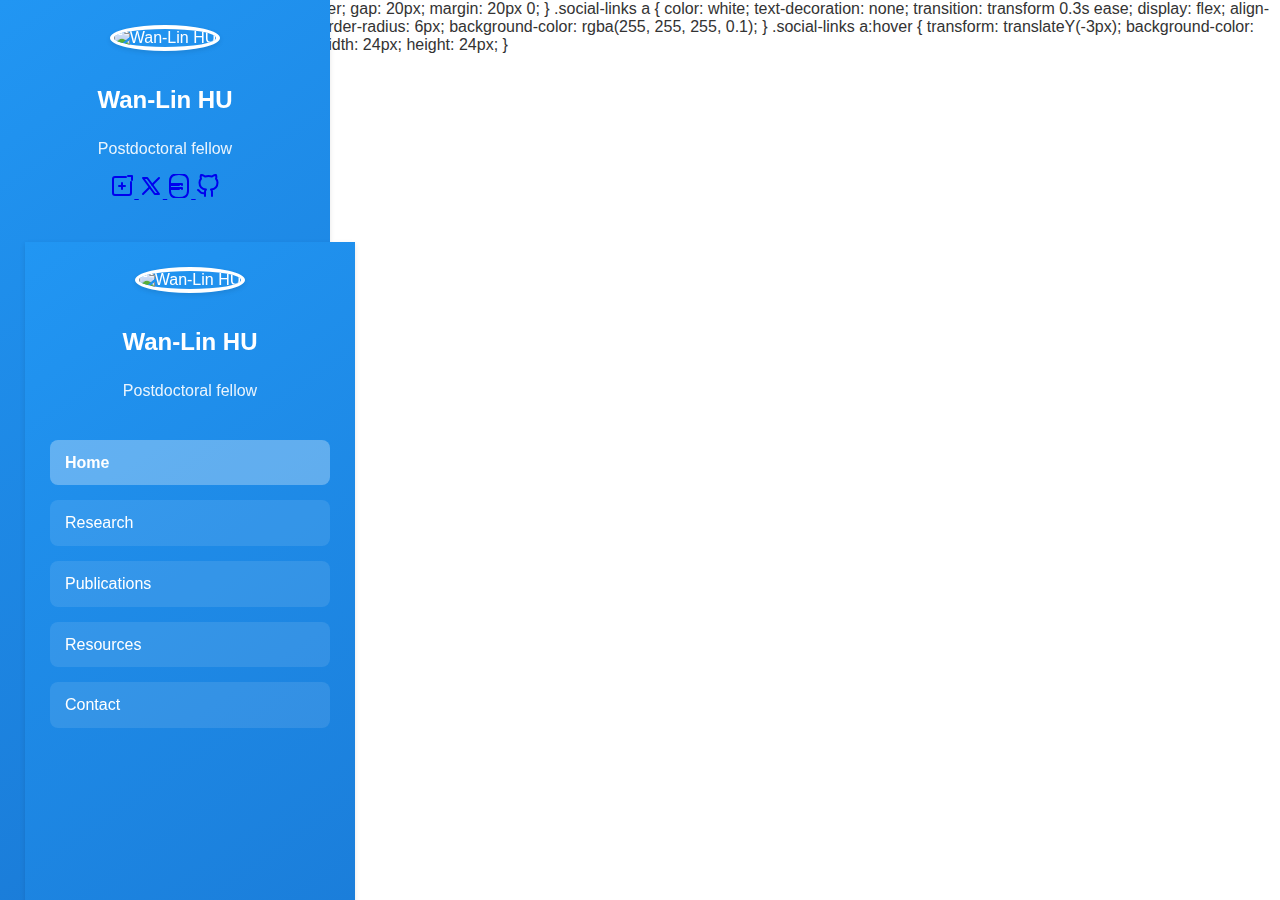
==== index.html @ dc9bbe7c "Update index.html social link" ====
<!DOCTYPE html>
<html lang="en">
<head>
    <meta charset="UTF-8">
    <meta name="viewport" content="width=device-width, initial-scale=1.0">
    <title>Wan-Lin HU</title>
    <style>
        :root {
            --primary-color: #ffc500;
            --hover-color: #ff7c00;
            --text-color: #333;
            --bg-light: #f8f9fa;
            --shadow: 0 2px 5px rgba(0,0,0,0.1);
        }

        body {
            font-family: 'Segoe UI', Arial, sans-serif;
            margin: 0;
            padding: 0;
            display: flex;
            min-height: 100vh;
            background-color: #fff;
            color: var(--text-color);
        }

        .sidebar {
            width: 280px;
            background: linear-gradient(145deg, #2196F3, #1976D2);
            padding: 25px;
            position: fixed;
            height: 100vh;
            overflow-y: auto;
            color: white;
            box-shadow: var(--shadow);
        }

        .main-content {
            margin-left: 280px;
            padding: 40px;
            flex: 1;
            max-width: 800px;
            background-color: #fff;
        }

        .nav-links {
            list-style: none;
            padding: 0;
            margin: 20px 0;
        }

        .nav-links li {
            margin: 15px 0;
        }

        .nav-links a {
            text-decoration: none;
            color: white;
            font-weight: 500;
            padding: 10px 15px;
            border-radius: 8px;
            display: block;
            transition: all 0.3s ease;
            background-color: rgba(255, 255, 255, 0.1);
        }

        .nav-links a:hover {
            background-color: rgba(255, 255, 255, 0.2);
            transform: translateX(5px);
        }

        .profile-section {
            text-align: center;
            margin-bottom: 40px;
        }

        .profile-section img {
            width: 160px;
            height: 160px;
            border-radius: 50%;
            margin-bottom: 15px;
            border: 4px solid white;
            box-shadow: var(--shadow);
            transition: transform 0.3s ease;
        }

        .profile-section img:hover {
            transform: scale(1.05);
        }

        .profile-section h2 {
            color: white;
            border: none;
            margin-bottom: 5px;
        }

        .profile-section p {
            color: white;
            opacity: 0.9;
        }

        .contact-info {
            background-color: var(--bg-light);
            padding: 20px;
            border-radius: 10px;
            margin: 20px 0;
            box-shadow: var(--shadow);
        }

        .section {
            margin: 40px 0;
            padding: 20px;
            border-radius: 10px;
            background-color: white;
            box-shadow: var(--shadow);
            transition: transform 0.3s ease;
        }

        .section:hover {
            transform: translateY(-5px);
        }

        .publication {
            margin: 20px 0;
            padding: 15px;
            border-left: 4px solid var(--primary-color);
            background-color: var(--bg-light);
            border-radius: 0 8px 8px 0;
            transition: all 0.3s ease;
        }

        .publication:hover {
            transform: translateX(5px);
            background-color: #e3f2fd;
        }

        .doi-link {
            color: var(--primary-color);
            text-decoration: none;
            font-weight: 500;
            transition: color 0.3s ease;
        }

        .doi-link:hover {
            color: var(--hover-color);
            text-decoration: underline;
        }

        h2 {
            color: var(--primary-color);
            border-bottom: 2px solid var(--primary-color);
            padding-bottom: 10px;
            margin-bottom: 20px;
        }

        ul {
            padding-left: 20px;
        }

        li {
            margin: 10px 0;
            line-height: 1.6;
        }

        .nav-links a.active {
            background-color: rgba(255, 255, 255, 0.3);
            font-weight: bold;
        }
    </style>
            .social-links {
            display: flex;
            justify-content: center;
            gap: 20px;
            margin: 20px 0;
        }

        .social-links a {
            color: white;
            text-decoration: none;
            transition: transform 0.3s ease;
            display: flex;
            align-items: center;
            gap: 8px;
            padding: 8px 12px;
            border-radius: 6px;
            background-color: rgba(255, 255, 255, 0.1);
        }

        .social-links a:hover {
            transform: translateY(-3px);
            background-color: rgba(255, 255, 255, 0.2);
        }

        .social-links svg {
            width: 24px;
            height: 24px;
        }
    </style>
</head>
<body>
    <div class="sidebar">
        <div class="profile-section">
            <img src="/api/placeholder/150/150" alt="Wan-Lin HU">
            <h2>Wan-Lin HU</h2>
            <p>Postdoctoral fellow</p>
            <!-- Add your social media links here -->
            <div class="social-links">
                <!-- Replace [YOUR_PROFILE_URL] with your actual profile URLs -->
                <a href="[YOUR_RESEARCHGATE_URL]" target="_blank" title="ResearchGate">
                    <svg xmlns="http://www.w3.org/2000/svg" width="24" height="24" viewBox="0 0 24 24" fill="none" stroke="currentColor" stroke-width="2" stroke-linecap="round" stroke-linejoin="round">
                        <path d="M21 8v11a2 2 0 0 1-2 2H5a2 2 0 0 1-2-2V5a2 2 0 0 1 2-2h11"></path>
                        <path d="M18 2h4v4"></path>
                        <path d="M12 9v6"></path>
                        <path d="M9 12h6"></path>
                    </svg>
                </a>
                <a href="[YOUR_TWITTER_URL]" target="_blank" title="X (Twitter)">
                    <svg xmlns="http://www.w3.org/2000/svg" width="24" height="24" viewBox="0 0 24 24" fill="none" stroke="currentColor" stroke-width="2" stroke-linecap="round" stroke-linejoin="round">
                        <path d="M4 4l11.733 16h4.267l-11.733 -16z"></path>
                        <path d="M4 20l6.768 -6.768m2.46 -2.46l6.772 -6.772"></path>
                    </svg>
                </a>
                <a href="[YOUR_GOOGLE_SCHOLAR_URL]" target="_blank" title="Google Scholar">
                    <svg xmlns="http://www.w3.org/2000/svg" width="24" height="24" viewBox="0 0 24 24" fill="none" stroke="currentColor" stroke-width="2" stroke-linecap="round" stroke-linejoin="round">
                        <path d="M12 10h-9v1h9"></path>
                        <path d="M15 11v-1h-3"></path>
                        <path d="M12 14h-9v1h9"></path>
                        <path d="M15 15v-1h-3"></path>
                        <path d="M3 7v10c0 5 3 7 9 7s9-2 9-7v-10c0-5-3-7-9-7s-9 2-9 7z"></path>
                    </svg>
                </a>
                <a href="[YOUR_GITHUB_URL]" target="_blank" title="GitHub">
                    <svg xmlns="http://www.w3.org/2000/svg" width="24" height="24" viewBox="0 0 24 24" fill="none" stroke="currentColor" stroke-width="2" stroke-linecap="round" stroke-linejoin="round">
                        <path d="M9 19c-5 1.5-5-2.5-7-3m14 6v-3.87a3.37 3.37 0 0 0-.94-2.61c3.14-.35 6.44-1.54 6.44-7A5.44 5.44 0 0 0 20 4.77 5.07 5.07 0 0 0 19.91 1S18.73.65 16 2.48a13.38 13.38 0 0 0-7 0C6.27.65 5.09 1 5.09 1A5.07 5.07 0 0 0 5 4.77a5.44 5.44 0 0 0-1.5 3.78c0 5.42 3.3 6.61 6.44 7A3.37 3.37 0 0 0 9 18.13V22"></path>
                    </svg>
                </a>
            </div>
        </div>
</head>
<body>
    <div class="sidebar">
        <div class="profile-section">
            <img src="/api/placeholder/150/150" alt="Wan-Lin HU">
            <h2>Wan-Lin HU</h2>
            <p>Postdoctoral fellow</p>
        </div>
        <nav>
            <ul class="nav-links">
                <li><a href="index.html" class="active">Home</a></li>
                <li><a href="research.html">Research</a></li>
                <li><a href="publications.html">Publications</a></li>
                <!-- <mark> <li><a href="teaching.html">Teaching</a></li> </mark> -->
                <li><a href="https://hackmd.io/@HuWanLin">Resources</a></li>
                <li><a href="contact.html">Contact</a></li>
                <!-- <li><a href="[Insert your CV PDF link here]">Download CV</a></li> -->
            </ul>
        </nav>
    </div>

    <div class="main-content">
        <div class="contact-info">
            <p>Tel.: +886-2-2783-9910 ext. 1412</p>
            <p>Email: huwanlin@earth.sinica.edu.tw</p>
            <p>Pronouns: she/her/hers</p>
            <p>Nationality: Taiwanese</p>
        </div>

        <div class="section">
            <h2>RESEARCH INTERESTS</h2>
            <p>Structural geology and tectonics, tectonophysics, orogeny, fold-and-thrust belts, and subduction zones, observational seismology, numerical simulations.</p>
        </div>

        <div class="section">
            <h2>EDUCATION</h2>
            <ul>
                <li>2019–2023: Ph.D., Asian School of the Environment, Nanyang Technological University, Singapore</li>
                <li>2013–2015: M.Sc., Department of Geoscience, National Taiwan University, Taipei, Taiwan</li>
                <li>2008–2013: B.Sc., Department of Geoscience, National Taiwan University, Taipei, Taiwan</li>
            </ul>
        </div>

        <div class="section">
            <h2>WORK EXPERIENCE</h2>
            <ul>
                <li>Apr., 2024–present: Postdoctoral fellow, Institute of Earth Sciences, Academia Sinica, Taipei, Taiwan</li>
                <li>Aug., 2016–Aug., 2018: Professional geologist and researcher, Sinotech Engineering Consultant Inc., Taipei, Taiwan</li>
                <li>Jan., 2016–Jul., 2016: Research assistant, Department of Earth and Environment Sciences, National Chung-Cheng University, Chiayi, Taiwan</li>
            </ul>
        </div>

        <div class="section">
            <h2>PUBLICATIONS</h2>
            <h3>In preparation</h3>
            <div class="publication">
                <p>Hu et al., Doublet in doublet: Stress heterogeneity revealed by an intraslab earthquake doublet in the Northern Manila subduction zone and its implications for mantle rheology.</p>
            </div>
            <div class="publication">
                <p>Hu et al., Lithological and structural controls on crustal deformation in the mudstone-rich fold-thrust belt in Southwestern Taiwan.</p>
            </div>

            <h3>Peer-reviewed journal articles</h3>
            <div class="publication">
                <p>Wei, S. et al., 2022. Simultaneous rupture propagation through fault bifurcation of the 2021 Mw7.4 Maduo earthquake. Geophysical Research Letters, 49, e2022GL100283. 
                <a href="https://doi.org/10.1029/2022GL100283" class="doi-link" target="_blank">https://doi.org/10.1029/2022GL100283</a></p>
            </div>
            <div class="publication">
                <p>Hu, W.-L., 2022, How do differences in interpreting seismic images affect estimates of geological slip rates? Solid Earth, 13, 1281-1290. 
                <a href="https://doi.org/10.5194/se-13-1281-2022" class="doi-link" target="_blank">https://doi.org/10.5194/se-13-1281-2022</a></p>
            </div>
            <div class="publication">
                <p>Hu, W.-L. and Stevens, V. L., 2022, Duplex kinematics reduces both frontal advance and seismic moment deficit in the Himalaya. Geology, 50 (10): 1161-1165. 
                <a href="https://doi.org/10.1130/G50229.1" class="doi-link" target="_blank">https://doi.org/10.1130/G50229.1</a></p>
            </div>
        </div>
    </div>
</body>
</html>
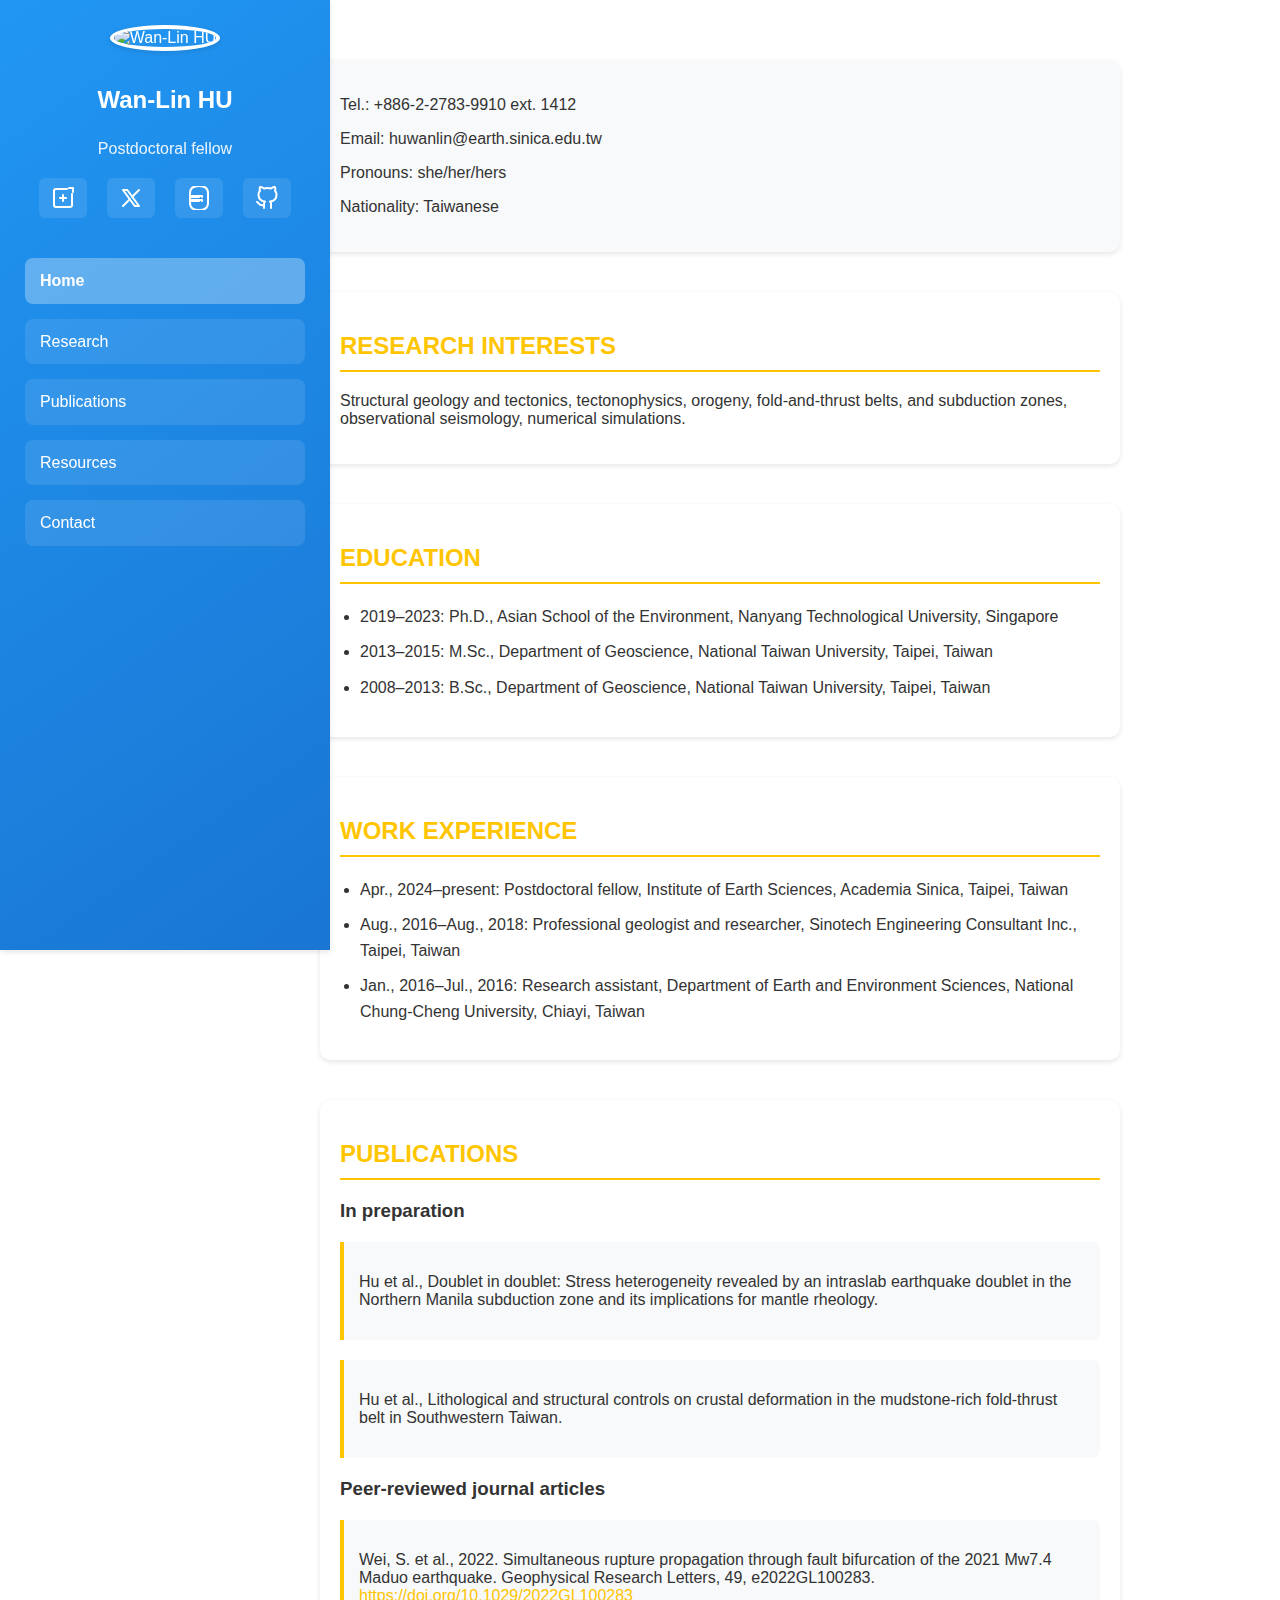
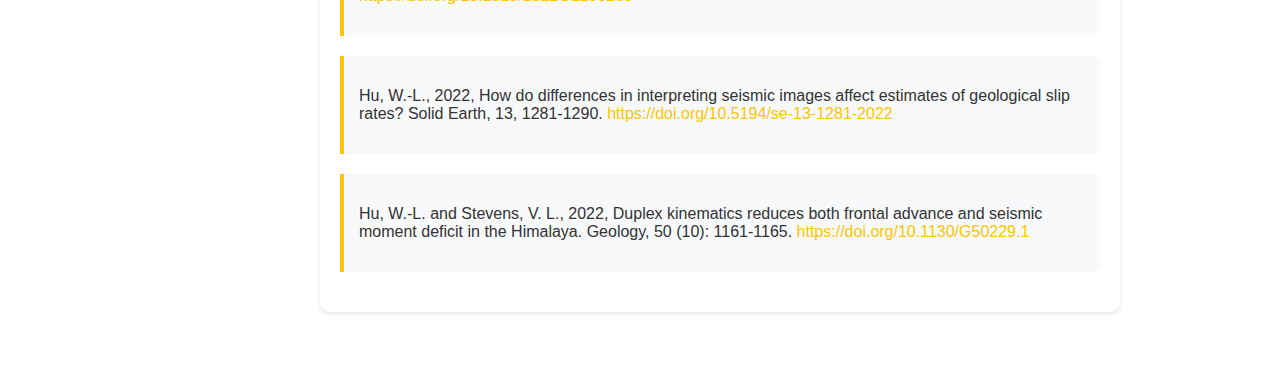
==== commit 42d04640: "Update index.html update links" ====
--- a/index.html
+++ b/index.html
@@ -98,75 +98,7 @@
             opacity: 0.9;
         }
 
-        .contact-info {
-            background-color: var(--bg-light);
-            padding: 20px;
-            border-radius: 10px;
-            margin: 20px 0;
-            box-shadow: var(--shadow);
-        }
-
-        .section {
-            margin: 40px 0;
-            padding: 20px;
-            border-radius: 10px;
-            background-color: white;
-            box-shadow: var(--shadow);
-            transition: transform 0.3s ease;
-        }
-
-        .section:hover {
-            transform: translateY(-5px);
-        }
-
-        .publication {
-            margin: 20px 0;
-            padding: 15px;
-            border-left: 4px solid var(--primary-color);
-            background-color: var(--bg-light);
-            border-radius: 0 8px 8px 0;
-            transition: all 0.3s ease;
-        }
-
-        .publication:hover {
-            transform: translateX(5px);
-            background-color: #e3f2fd;
-        }
-
-        .doi-link {
-            color: var(--primary-color);
-            text-decoration: none;
-            font-weight: 500;
-            transition: color 0.3s ease;
-        }
-
-        .doi-link:hover {
-            color: var(--hover-color);
-            text-decoration: underline;
-        }
-
-        h2 {
-            color: var(--primary-color);
-            border-bottom: 2px solid var(--primary-color);
-            padding-bottom: 10px;
-            margin-bottom: 20px;
-        }
-
-        ul {
-            padding-left: 20px;
-        }
-
-        li {
-            margin: 10px 0;
-            line-height: 1.6;
-        }
-
-        .nav-links a.active {
-            background-color: rgba(255, 255, 255, 0.3);
-            font-weight: bold;
-        }
-    </style>
-            .social-links {
+        .social-links {
             display: flex;
             justify-content: center;
             gap: 20px;
@@ -194,6 +126,74 @@
             width: 24px;
             height: 24px;
         }
+
+        .contact-info {
+            background-color: var(--bg-light);
+            padding: 20px;
+            border-radius: 10px;
+            margin: 20px 0;
+            box-shadow: var(--shadow);
+        }
+
+        .section {
+            margin: 40px 0;
+            padding: 20px;
+            border-radius: 10px;
+            background-color: white;
+            box-shadow: var(--shadow);
+            transition: transform 0.3s ease;
+        }
+
+        .section:hover {
+            transform: translateY(-5px);
+        }
+
+        .publication {
+            margin: 20px 0;
+            padding: 15px;
+            border-left: 4px solid var(--primary-color);
+            background-color: var(--bg-light);
+            border-radius: 0 8px 8px 0;
+            transition: all 0.3s ease;
+        }
+
+        .publication:hover {
+            transform: translateX(5px);
+            background-color: #e3f2fd;
+        }
+
+        .doi-link {
+            color: var(--primary-color);
+            text-decoration: none;
+            font-weight: 500;
+            transition: color 0.3s ease;
+        }
+
+        .doi-link:hover {
+            color: var(--hover-color);
+            text-decoration: underline;
+        }
+
+        h2 {
+            color: var(--primary-color);
+            border-bottom: 2px solid var(--primary-color);
+            padding-bottom: 10px;
+            margin-bottom: 20px;
+        }
+
+        ul {
+            padding-left: 20px;
+        }
+
+        li {
+            margin: 10px 0;
+            line-height: 1.6;
+        }
+
+        .nav-links a.active {
+            background-color: rgba(255, 255, 255, 0.3);
+            font-weight: bold;
+        }
     </style>
 </head>
 <body>
@@ -202,10 +202,8 @@
             <img src="/api/placeholder/150/150" alt="Wan-Lin HU">
             <h2>Wan-Lin HU</h2>
             <p>Postdoctoral fellow</p>
-            <!-- Add your social media links here -->
             <div class="social-links">
-                <!-- Replace [YOUR_PROFILE_URL] with your actual profile URLs -->
-                <a href="[YOUR_RESEARCHGATE_URL]" target="_blank" title="ResearchGate">
+                <a href="https://www.researchgate.net/profile/Wan-Lin-Hu-3" target="_blank" title="ResearchGate">
                     <svg xmlns="http://www.w3.org/2000/svg" width="24" height="24" viewBox="0 0 24 24" fill="none" stroke="currentColor" stroke-width="2" stroke-linecap="round" stroke-linejoin="round">
                         <path d="M21 8v11a2 2 0 0 1-2 2H5a2 2 0 0 1-2-2V5a2 2 0 0 1 2-2h11"></path>
                         <path d="M18 2h4v4"></path>
@@ -213,13 +211,13 @@
                         <path d="M9 12h6"></path>
                     </svg>
                 </a>
-                <a href="[YOUR_TWITTER_URL]" target="_blank" title="X (Twitter)">
+                <a href="https://x.com/WanLinHu1" target="_blank" title="X (Twitter)">
                     <svg xmlns="http://www.w3.org/2000/svg" width="24" height="24" viewBox="0 0 24 24" fill="none" stroke="currentColor" stroke-width="2" stroke-linecap="round" stroke-linejoin="round">
                         <path d="M4 4l11.733 16h4.267l-11.733 -16z"></path>
                         <path d="M4 20l6.768 -6.768m2.46 -2.46l6.772 -6.772"></path>
                     </svg>
                 </a>
-                <a href="[YOUR_GOOGLE_SCHOLAR_URL]" target="_blank" title="Google Scholar">
+                <a href="https://scholar.google.com/citations?user=UTmGp2YAAAAJ&hl=zh-TW" target="_blank" title="Google Scholar">
                     <svg xmlns="http://www.w3.org/2000/svg" width="24" height="24" viewBox="0 0 24 24" fill="none" stroke="currentColor" stroke-width="2" stroke-linecap="round" stroke-linejoin="round">
                         <path d="M12 10h-9v1h9"></path>
                         <path d="M15 11v-1h-3"></path>
@@ -228,30 +226,20 @@
                         <path d="M3 7v10c0 5 3 7 9 7s9-2 9-7v-10c0-5-3-7-9-7s-9 2-9 7z"></path>
                     </svg>
                 </a>
-                <a href="[YOUR_GITHUB_URL]" target="_blank" title="GitHub">
+                <a href="https://github.com/wanlin001" target="_blank" title="GitHub">
                     <svg xmlns="http://www.w3.org/2000/svg" width="24" height="24" viewBox="0 0 24 24" fill="none" stroke="currentColor" stroke-width="2" stroke-linecap="round" stroke-linejoin="round">
                         <path d="M9 19c-5 1.5-5-2.5-7-3m14 6v-3.87a3.37 3.37 0 0 0-.94-2.61c3.14-.35 6.44-1.54 6.44-7A5.44 5.44 0 0 0 20 4.77 5.07 5.07 0 0 0 19.91 1S18.73.65 16 2.48a13.38 13.38 0 0 0-7 0C6.27.65 5.09 1 5.09 1A5.07 5.07 0 0 0 5 4.77a5.44 5.44 0 0 0-1.5 3.78c0 5.42 3.3 6.61 6.44 7A3.37 3.37 0 0 0 9 18.13V22"></path>
                     </svg>
                 </a>
             </div>
-        </div>
-</head>
-<body>
-    <div class="sidebar">
-        <div class="profile-section">
-            <img src="/api/placeholder/150/150" alt="Wan-Lin HU">
-            <h2>Wan-Lin HU</h2>
-            <p>Postdoctoral fellow</p>
         </div>
         <nav>
             <ul class="nav-links">
                 <li><a href="index.html" class="active">Home</a></li>
                 <li><a href="research.html">Research</a></li>
                 <li><a href="publications.html">Publications</a></li>
-                <!-- <mark> <li><a href="teaching.html">Teaching</a></li> </mark> -->
                 <li><a href="https://hackmd.io/@HuWanLin">Resources</a></li>
                 <li><a href="contact.html">Contact</a></li>
-                <!-- <li><a href="[Insert your CV PDF link here]">Download CV</a></li> -->
             </ul>
         </nav>
     </div>
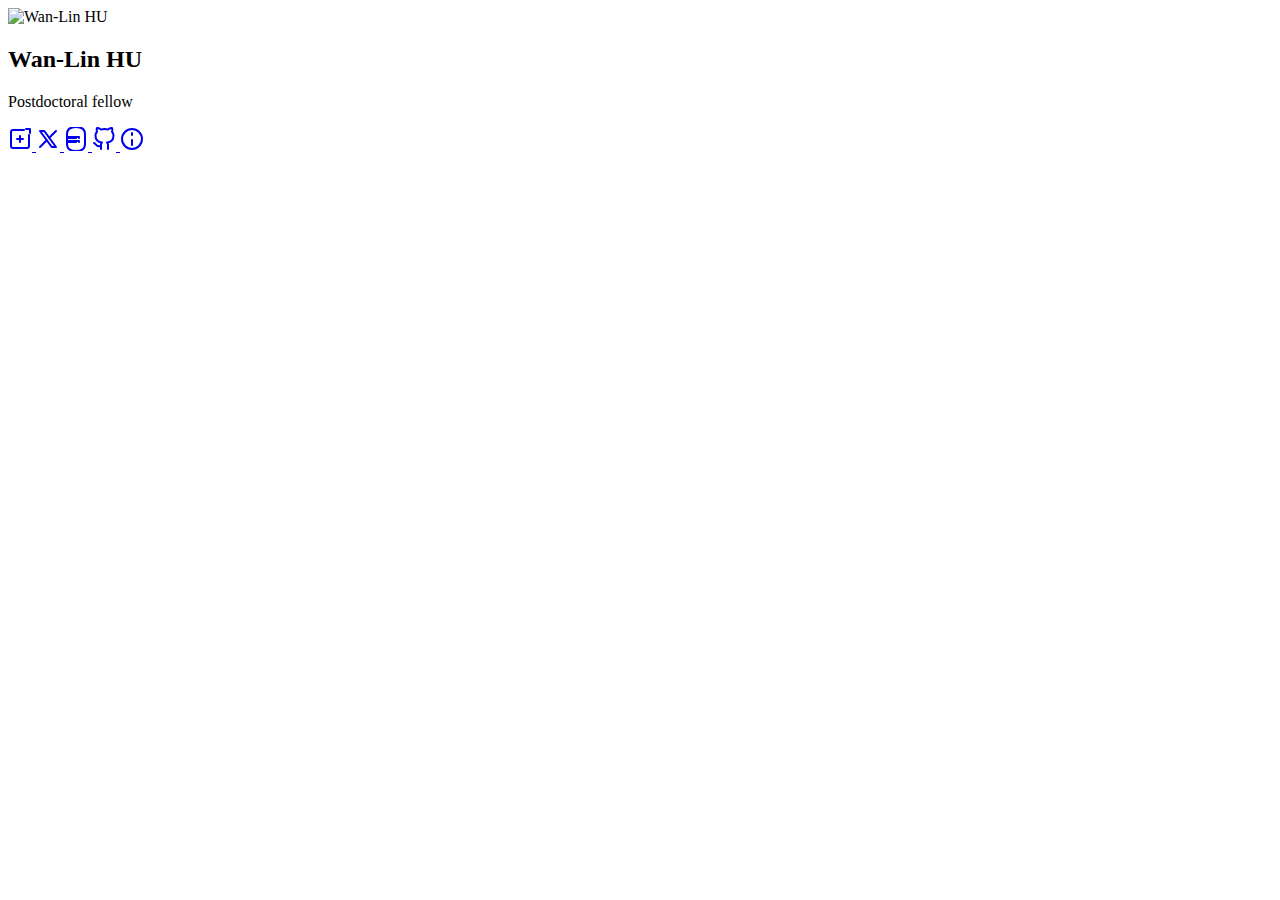
==== commit 6ae6d8c8: "Update index.html" ====
--- a/index.html
+++ b/index.html
@@ -1,200 +1,8 @@
 <!DOCTYPE html>
 <html lang="en">
+<!-- Previous head section remains the same -->
 <head>
-    <meta charset="UTF-8">
-    <meta name="viewport" content="width=device-width, initial-scale=1.0">
-    <title>Wan-Lin HU</title>
-    <style>
-        :root {
-            --primary-color: #ffc500;
-            --hover-color: #ff7c00;
-            --text-color: #333;
-            --bg-light: #f8f9fa;
-            --shadow: 0 2px 5px rgba(0,0,0,0.1);
-        }
-
-        body {
-            font-family: 'Segoe UI', Arial, sans-serif;
-            margin: 0;
-            padding: 0;
-            display: flex;
-            min-height: 100vh;
-            background-color: #fff;
-            color: var(--text-color);
-        }
-
-        .sidebar {
-            width: 280px;
-            background: linear-gradient(145deg, #2196F3, #1976D2);
-            padding: 25px;
-            position: fixed;
-            height: 100vh;
-            overflow-y: auto;
-            color: white;
-            box-shadow: var(--shadow);
-        }
-
-        .main-content {
-            margin-left: 280px;
-            padding: 40px;
-            flex: 1;
-            max-width: 800px;
-            background-color: #fff;
-        }
-
-        .nav-links {
-            list-style: none;
-            padding: 0;
-            margin: 20px 0;
-        }
-
-        .nav-links li {
-            margin: 15px 0;
-        }
-
-        .nav-links a {
-            text-decoration: none;
-            color: white;
-            font-weight: 500;
-            padding: 10px 15px;
-            border-radius: 8px;
-            display: block;
-            transition: all 0.3s ease;
-            background-color: rgba(255, 255, 255, 0.1);
-        }
-
-        .nav-links a:hover {
-            background-color: rgba(255, 255, 255, 0.2);
-            transform: translateX(5px);
-        }
-
-        .profile-section {
-            text-align: center;
-            margin-bottom: 40px;
-        }
-
-        .profile-section img {
-            width: 160px;
-            height: 160px;
-            border-radius: 50%;
-            margin-bottom: 15px;
-            border: 4px solid white;
-            box-shadow: var(--shadow);
-            transition: transform 0.3s ease;
-        }
-
-        .profile-section img:hover {
-            transform: scale(1.05);
-        }
-
-        .profile-section h2 {
-            color: white;
-            border: none;
-            margin-bottom: 5px;
-        }
-
-        .profile-section p {
-            color: white;
-            opacity: 0.9;
-        }
-
-        .social-links {
-            display: flex;
-            justify-content: center;
-            gap: 20px;
-            margin: 20px 0;
-        }
-
-        .social-links a {
-            color: white;
-            text-decoration: none;
-            transition: transform 0.3s ease;
-            display: flex;
-            align-items: center;
-            gap: 8px;
-            padding: 8px 12px;
-            border-radius: 6px;
-            background-color: rgba(255, 255, 255, 0.1);
-        }
-
-        .social-links a:hover {
-            transform: translateY(-3px);
-            background-color: rgba(255, 255, 255, 0.2);
-        }
-
-        .social-links svg {
-            width: 24px;
-            height: 24px;
-        }
-
-        .contact-info {
-            background-color: var(--bg-light);
-            padding: 20px;
-            border-radius: 10px;
-            margin: 20px 0;
-            box-shadow: var(--shadow);
-        }
-
-        .section {
-            margin: 40px 0;
-            padding: 20px;
-            border-radius: 10px;
-            background-color: white;
-            box-shadow: var(--shadow);
-            transition: transform 0.3s ease;
-        }
-
-        .section:hover {
-            transform: translateY(-5px);
-        }
-
-        .publication {
-            margin: 20px 0;
-            padding: 15px;
-            border-left: 4px solid var(--primary-color);
-            background-color: var(--bg-light);
-            border-radius: 0 8px 8px 0;
-            transition: all 0.3s ease;
-        }
-
-        .publication:hover {
-            transform: translateX(5px);
-            background-color: #e3f2fd;
-        }
-
-        .doi-link {
-            color: var(--primary-color);
-            text-decoration: none;
-            font-weight: 500;
-            transition: color 0.3s ease;
-        }
-
-        .doi-link:hover {
-            color: var(--hover-color);
-            text-decoration: underline;
-        }
-
-        h2 {
-            color: var(--primary-color);
-            border-bottom: 2px solid var(--primary-color);
-            padding-bottom: 10px;
-            margin-bottom: 20px;
-        }
-
-        ul {
-            padding-left: 20px;
-        }
-
-        li {
-            margin: 10px 0;
-            line-height: 1.6;
-        }
-
-        .nav-links a.active {
-            background-color: rgba(255, 255, 255, 0.3);
-            font-weight: bold;
-        }
-    </style>
+    <!-- Previous head content remains unchanged -->
 </head>
 <body>
     <div class="sidebar">
@@ -231,74 +39,17 @@
                         <path d="M9 19c-5 1.5-5-2.5-7-3m14 6v-3.87a3.37 3.37 0 0 0-.94-2.61c3.14-.35 6.44-1.54 6.44-7A5.44 5.44 0 0 0 20 4.77 5.07 5.07 0 0 0 19.91 1S18.73.65 16 2.48a13.38 13.38 0 0 0-7 0C6.27.65 5.09 1 5.09 1A5.07 5.07 0 0 0 5 4.77a5.44 5.44 0 0 0-1.5 3.78c0 5.42 3.3 6.61 6.44 7A3.37 3.37 0 0 0 9 18.13V22"></path>
                     </svg>
                 </a>
+                <a href="https://orcid.org/0000-0003-3849-5101" target="_blank" title="ORCID">
+                    <svg xmlns="http://www.w3.org/2000/svg" width="24" height="24" viewBox="0 0 24 24" fill="none" stroke="currentColor" stroke-width="2" stroke-linecap="round" stroke-linejoin="round">
+                        <path d="M12 12m-10 0a10 10 0 1 0 20 0a10 10 0 1 0 -20 0"></path>
+                        <path d="M12 13l0 5"></path>
+                        <path d="M12 6l0 2"></path>
+                    </svg>
+                </a>
             </div>
         </div>
-        <nav>
-            <ul class="nav-links">
-                <li><a href="index.html" class="active">Home</a></li>
-                <li><a href="research.html">Research</a></li>
-                <li><a href="publications.html">Publications</a></li>
-                <li><a href="https://hackmd.io/@HuWanLin">Resources</a></li>
-                <li><a href="contact.html">Contact</a></li>
-            </ul>
-        </nav>
+        <!-- Rest of the content remains unchanged -->
     </div>
-
-    <div class="main-content">
-        <div class="contact-info">
-            <p>Tel.: +886-2-2783-9910 ext. 1412</p>
-            <p>Email: huwanlin@earth.sinica.edu.tw</p>
-            <p>Pronouns: she/her/hers</p>
-            <p>Nationality: Taiwanese</p>
-        </div>
-
-        <div class="section">
-            <h2>RESEARCH INTERESTS</h2>
-            <p>Structural geology and tectonics, tectonophysics, orogeny, fold-and-thrust belts, and subduction zones, observational seismology, numerical simulations.</p>
-        </div>
-
-        <div class="section">
-            <h2>EDUCATION</h2>
-            <ul>
-                <li>2019–2023: Ph.D., Asian School of the Environment, Nanyang Technological University, Singapore</li>
-                <li>2013–2015: M.Sc., Department of Geoscience, National Taiwan University, Taipei, Taiwan</li>
-                <li>2008–2013: B.Sc., Department of Geoscience, National Taiwan University, Taipei, Taiwan</li>
-            </ul>
-        </div>
-
-        <div class="section">
-            <h2>WORK EXPERIENCE</h2>
-            <ul>
-                <li>Apr., 2024–present: Postdoctoral fellow, Institute of Earth Sciences, Academia Sinica, Taipei, Taiwan</li>
-                <li>Aug., 2016–Aug., 2018: Professional geologist and researcher, Sinotech Engineering Consultant Inc., Taipei, Taiwan</li>
-                <li>Jan., 2016–Jul., 2016: Research assistant, Department of Earth and Environment Sciences, National Chung-Cheng University, Chiayi, Taiwan</li>
-            </ul>
-        </div>
-
-        <div class="section">
-            <h2>PUBLICATIONS</h2>
-            <h3>In preparation</h3>
-            <div class="publication">
-                <p>Hu et al., Doublet in doublet: Stress heterogeneity revealed by an intraslab earthquake doublet in the Northern Manila subduction zone and its implications for mantle rheology.</p>
-            </div>
-            <div class="publication">
-                <p>Hu et al., Lithological and structural controls on crustal deformation in the mudstone-rich fold-thrust belt in Southwestern Taiwan.</p>
-            </div>
-
-            <h3>Peer-reviewed journal articles</h3>
-            <div class="publication">
-                <p>Wei, S. et al., 2022. Simultaneous rupture propagation through fault bifurcation of the 2021 Mw7.4 Maduo earthquake. Geophysical Research Letters, 49, e2022GL100283. 
-                <a href="https://doi.org/10.1029/2022GL100283" class="doi-link" target="_blank">https://doi.org/10.1029/2022GL100283</a></p>
-            </div>
-            <div class="publication">
-                <p>Hu, W.-L., 2022, How do differences in interpreting seismic images affect estimates of geological slip rates? Solid Earth, 13, 1281-1290. 
-                <a href="https://doi.org/10.5194/se-13-1281-2022" class="doi-link" target="_blank">https://doi.org/10.5194/se-13-1281-2022</a></p>
-            </div>
-            <div class="publication">
-                <p>Hu, W.-L. and Stevens, V. L., 2022, Duplex kinematics reduces both frontal advance and seismic moment deficit in the Himalaya. Geology, 50 (10): 1161-1165. 
-                <a href="https://doi.org/10.1130/G50229.1" class="doi-link" target="_blank">https://doi.org/10.1130/G50229.1</a></p>
-            </div>
-        </div>
-    </div>
+    <!-- Rest of the body content remains unchanged -->
 </body>
 </html>
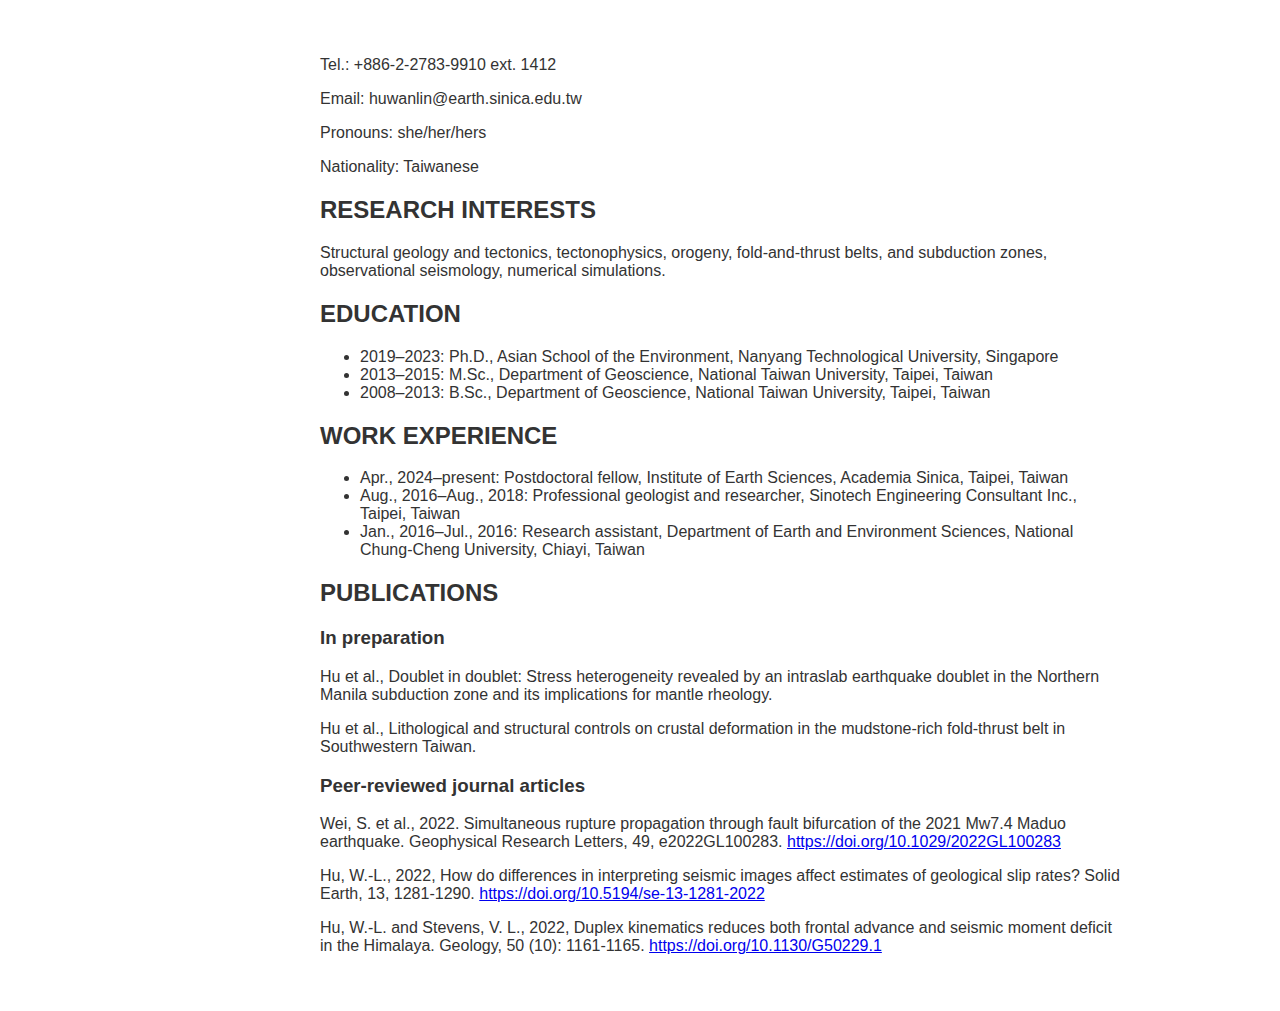
==== commit 24bf3de1: "Update index.html" ====
--- a/index.html
+++ b/index.html
@@ -1,55 +1,67 @@
 <!DOCTYPE html>
 <html lang="en">
-<!-- Previous head section remains the same -->
 <head>
-    <!-- Previous head content remains unchanged -->
+    <meta charset="UTF-8">
+    <meta name="viewport" content="width=device-width, initial-scale=1.0">
+    <title>Wan-Lin HU</title>
+    <link rel="stylesheet" href="styles.css">
 </head>
 <body>
-    <div class="sidebar">
-        <div class="profile-section">
-            <img src="/api/placeholder/150/150" alt="Wan-Lin HU">
-            <h2>Wan-Lin HU</h2>
-            <p>Postdoctoral fellow</p>
-            <div class="social-links">
-                <a href="https://www.researchgate.net/profile/Wan-Lin-Hu-3" target="_blank" title="ResearchGate">
-                    <svg xmlns="http://www.w3.org/2000/svg" width="24" height="24" viewBox="0 0 24 24" fill="none" stroke="currentColor" stroke-width="2" stroke-linecap="round" stroke-linejoin="round">
-                        <path d="M21 8v11a2 2 0 0 1-2 2H5a2 2 0 0 1-2-2V5a2 2 0 0 1 2-2h11"></path>
-                        <path d="M18 2h4v4"></path>
-                        <path d="M12 9v6"></path>
-                        <path d="M9 12h6"></path>
-                    </svg>
-                </a>
-                <a href="https://x.com/WanLinHu1" target="_blank" title="X (Twitter)">
-                    <svg xmlns="http://www.w3.org/2000/svg" width="24" height="24" viewBox="0 0 24 24" fill="none" stroke="currentColor" stroke-width="2" stroke-linecap="round" stroke-linejoin="round">
-                        <path d="M4 4l11.733 16h4.267l-11.733 -16z"></path>
-                        <path d="M4 20l6.768 -6.768m2.46 -2.46l6.772 -6.772"></path>
-                    </svg>
-                </a>
-                <a href="https://scholar.google.com/citations?user=UTmGp2YAAAAJ&hl=zh-TW" target="_blank" title="Google Scholar">
-                    <svg xmlns="http://www.w3.org/2000/svg" width="24" height="24" viewBox="0 0 24 24" fill="none" stroke="currentColor" stroke-width="2" stroke-linecap="round" stroke-linejoin="round">
-                        <path d="M12 10h-9v1h9"></path>
-                        <path d="M15 11v-1h-3"></path>
-                        <path d="M12 14h-9v1h9"></path>
-                        <path d="M15 15v-1h-3"></path>
-                        <path d="M3 7v10c0 5 3 7 9 7s9-2 9-7v-10c0-5-3-7-9-7s-9 2-9 7z"></path>
-                    </svg>
-                </a>
-                <a href="https://github.com/wanlin001" target="_blank" title="GitHub">
-                    <svg xmlns="http://www.w3.org/2000/svg" width="24" height="24" viewBox="0 0 24 24" fill="none" stroke="currentColor" stroke-width="2" stroke-linecap="round" stroke-linejoin="round">
-                        <path d="M9 19c-5 1.5-5-2.5-7-3m14 6v-3.87a3.37 3.37 0 0 0-.94-2.61c3.14-.35 6.44-1.54 6.44-7A5.44 5.44 0 0 0 20 4.77 5.07 5.07 0 0 0 19.91 1S18.73.65 16 2.48a13.38 13.38 0 0 0-7 0C6.27.65 5.09 1 5.09 1A5.07 5.07 0 0 0 5 4.77a5.44 5.44 0 0 0-1.5 3.78c0 5.42 3.3 6.61 6.44 7A3.37 3.37 0 0 0 9 18.13V22"></path>
-                    </svg>
-                </a>
-                <a href="https://orcid.org/0000-0003-3849-5101" target="_blank" title="ORCID">
-                    <svg xmlns="http://www.w3.org/2000/svg" width="24" height="24" viewBox="0 0 24 24" fill="none" stroke="currentColor" stroke-width="2" stroke-linecap="round" stroke-linejoin="round">
-                        <path d="M12 12m-10 0a10 10 0 1 0 20 0a10 10 0 1 0 -20 0"></path>
-                        <path d="M12 13l0 5"></path>
-                        <path d="M12 6l0 2"></path>
-                    </svg>
-                </a>
+    <div class="main-content">
+        <div class="contact-info">
+            <p>Tel.: +886-2-2783-9910 ext. 1412</p>
+            <p>Email: huwanlin@earth.sinica.edu.tw</p>
+            <p>Pronouns: she/her/hers</p>
+            <p>Nationality: Taiwanese</p>
+        </div>
+
+        <div class="section">
+            <h2>RESEARCH INTERESTS</h2>
+            <p>Structural geology and tectonics, tectonophysics, orogeny, fold-and-thrust belts, and subduction zones, observational seismology, numerical simulations.</p>
+        </div>
+
+        <div class="section">
+            <h2>EDUCATION</h2>
+            <ul>
+                <li>2019–2023: Ph.D., Asian School of the Environment, Nanyang Technological University, Singapore</li>
+                <li>2013–2015: M.Sc., Department of Geoscience, National Taiwan University, Taipei, Taiwan</li>
+                <li>2008–2013: B.Sc., Department of Geoscience, National Taiwan University, Taipei, Taiwan</li>
+            </ul>
+        </div>
+
+        <div class="section">
+            <h2>WORK EXPERIENCE</h2>
+            <ul>
+                <li>Apr., 2024–present: Postdoctoral fellow, Institute of Earth Sciences, Academia Sinica, Taipei, Taiwan</li>
+                <li>Aug., 2016–Aug., 2018: Professional geologist and researcher, Sinotech Engineering Consultant Inc., Taipei, Taiwan</li>
+                <li>Jan., 2016–Jul., 2016: Research assistant, Department of Earth and Environment Sciences, National Chung-Cheng University, Chiayi, Taiwan</li>
+            </ul>
+        </div>
+
+        <div class="section">
+            <h2>PUBLICATIONS</h2>
+            <h3>In preparation</h3>
+            <div class="publication">
+                <p>Hu et al., Doublet in doublet: Stress heterogeneity revealed by an intraslab earthquake doublet in the Northern Manila subduction zone and its implications for mantle rheology.</p>
+            </div>
+            <div class="publication">
+                <p>Hu et al., Lithological and structural controls on crustal deformation in the mudstone-rich fold-thrust belt in Southwestern Taiwan.</p>
+            </div>
+
+            <h3>Peer-reviewed journal articles</h3>
+            <div class="publication">
+                <p>Wei, S. et al., 2022. Simultaneous rupture propagation through fault bifurcation of the 2021 Mw7.4 Maduo earthquake. Geophysical Research Letters, 49, e2022GL100283. 
+                <a href="https://doi.org/10.1029/2022GL100283" class="doi-link" target="_blank">https://doi.org/10.1029/2022GL100283</a></p>
+            </div>
+            <div class="publication">
+                <p>Hu, W.-L., 2022, How do differences in interpreting seismic images affect estimates of geological slip rates? Solid Earth, 13, 1281-1290. 
+                <a href="https://doi.org/10.5194/se-13-1281-2022" class="doi-link" target="_blank">https://doi.org/10.5194/se-13-1281-2022</a></p>
+            </div>
+            <div class="publication">
+                <p>Hu, W.-L. and Stevens, V. L., 2022, Duplex kinematics reduces both frontal advance and seismic moment deficit in the Himalaya. Geology, 50 (10): 1161-1165. 
+                <a href="https://doi.org/10.1130/G50229.1" class="doi-link" target="_blank">https://doi.org/10.1130/G50229.1</a></p>
             </div>
         </div>
-        <!-- Rest of the content remains unchanged -->
     </div>
-    <!-- Rest of the body content remains unchanged -->
 </body>
 </html>
--- a/styles.css
+++ b/styles.css
@@ -0,0 +1,137 @@
+:root {
+    --primary-color: #ffc500;
+    --hover-color: #ff7c00;
+    --text-color: #333;
+    --bg-light: #f8f9fa;
+    --shadow: 0 2px 5px rgba(0,0,0,0.1);
+}
+
+/* Base styles */
+body {
+    font-family: 'Segoe UI', Arial, sans-serif;
+    margin: 0;
+    padding: 0;
+    display: flex;
+    min-height: 100vh;
+    background-color: #fff;
+    color: var(--text-color);
+}
+
+/* Sidebar styles */
+.sidebar {
+    width: 280px;
+    background: linear-gradient(145deg, #2196F3, #1976D2);
+    padding: 25px;
+    position: fixed;
+    height: 100vh;
+    overflow-y: auto;
+    color: white;
+    box-shadow: var(--shadow);
+}
+
+/* Main content styles */
+.main-content {
+    margin-left: 280px;
+    padding: 40px;
+    flex: 1;
+    max-width: 800px;
+    background-color: #fff;
+}
+
+/* Research page specific styles */
+.research-project {
+    margin-bottom: 60px;
+    background: white;
+    border-radius: 12px;
+    box-shadow: var(--shadow);
+    overflow: hidden;
+    transition: transform 0.3s ease;
+}
+
+.research-project:hover {
+    transform: translateY(-5px);
+}
+
+.research-header {
+    background-color: var(--bg-light);
+    padding: 20px;
+    border-bottom: 3px solid var(--primary-color);
+}
+
+.research-header h2 {
+    color: var(--primary-color);
+    margin: 0;
+    border: none;
+    font-size: 1.8em;
+}
+
+.research-header h3 {
+    color: #666;
+    margin: 10px 0 0 0;
+    font-weight: normal;
+    font-size: 1.2em;
+}
+
+.research-content {
+    padding: 20px;
+}
+
+.research-figure {
+    margin: 20px 0;
+    text-align: center;
+}
+
+.research-figure img {
+    max-width: 100%;
+    height: auto;
+    border-radius: 8px;
+    box-shadow: var(--shadow);
+}
+
+.figure-caption {
+    margin-top: 10px;
+    color: #666;
+    font-style: italic;
+    font-size: 0.9em;
+    padding: 0 20px;
+}
+
+.keywords {
+    display: flex;
+    flex-wrap: wrap;
+    gap: 10px;
+    margin-top: 20px;
+}
+
+.keyword {
+    background-color: var(--bg-light);
+    color: var(--text-color);
+    padding: 5px 15px;
+    border-radius: 20px;
+    font-size: 0.9em;
+    transition: all 0.3s ease;
+}
+
+.keyword:hover {
+    background-color: var(--primary-color);
+    color: white;
+}
+
+.page-title {
+    margin-bottom: 40px;
+    padding-bottom: 20px;
+    border-bottom: 3px solid var(--primary-color);
+}
+
+.page-title h1 {
+    color: var(--primary-color);
+    margin: 0;
+    font-size: 2.5em;
+}
+
+.page-title p {
+    color: #666;
+    margin: 10px 0 0 0;
+    font-size: 1.2em;
+    line-height: 1.6;
+}
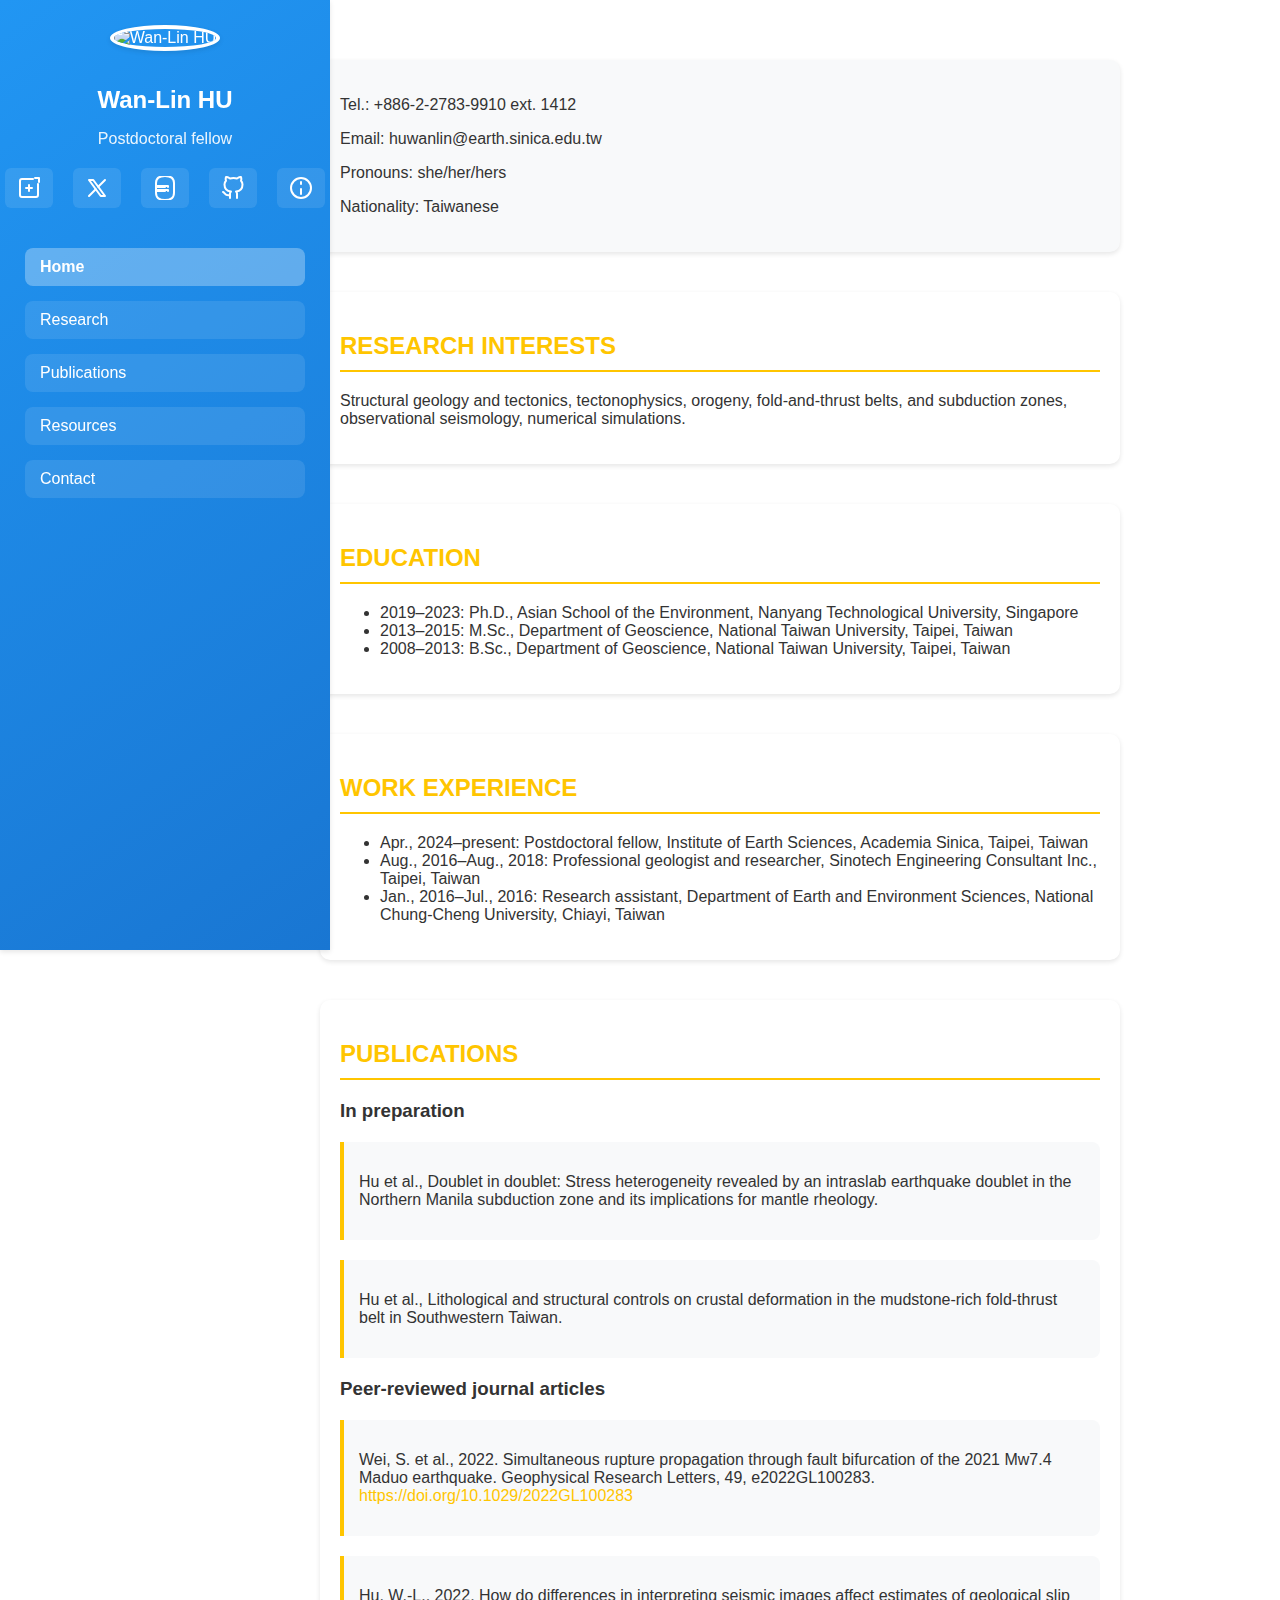
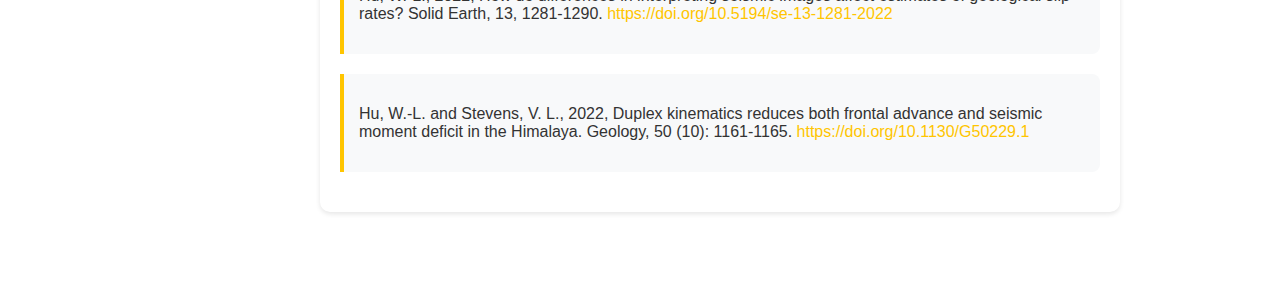
==== commit 486ba7bd: "Update index.html" ====
--- a/index.html
+++ b/index.html
@@ -7,6 +7,60 @@
     <link rel="stylesheet" href="styles.css">
 </head>
 <body>
+    <div class="sidebar">
+        <div class="profile-section">
+            <img src="/api/placeholder/150/150" alt="Wan-Lin HU">
+            <h2>Wan-Lin HU</h2>
+            <p>Postdoctoral fellow</p>
+            <div class="social-links">
+                <a href="https://www.researchgate.net/profile/Wan-Lin-Hu-3" target="_blank" title="ResearchGate">
+                    <svg xmlns="http://www.w3.org/2000/svg" width="24" height="24" viewBox="0 0 24 24" fill="none" stroke="currentColor" stroke-width="2" stroke-linecap="round" stroke-linejoin="round">
+                        <path d="M21 8v11a2 2 0 0 1-2 2H5a2 2 0 0 1-2-2V5a2 2 0 0 1 2-2h11"></path>
+                        <path d="M18 2h4v4"></path>
+                        <path d="M12 9v6"></path>
+                        <path d="M9 12h6"></path>
+                    </svg>
+                </a>
+                <a href="https://x.com/WanLinHu1" target="_blank" title="X (Twitter)">
+                    <svg xmlns="http://www.w3.org/2000/svg" width="24" height="24" viewBox="0 0 24 24" fill="none" stroke="currentColor" stroke-width="2" stroke-linecap="round" stroke-linejoin="round">
+                        <path d="M4 4l11.733 16h4.267l-11.733 -16z"></path>
+                        <path d="M4 20l6.768 -6.768m2.46 -2.46l6.772 -6.772"></path>
+                    </svg>
+                </a>
+                <a href="https://scholar.google.com/citations?user=UTmGp2YAAAAJ&hl=zh-TW" target="_blank" title="Google Scholar">
+                    <svg xmlns="http://www.w3.org/2000/svg" width="24" height="24" viewBox="0 0 24 24" fill="none" stroke="currentColor" stroke-width="2" stroke-linecap="round" stroke-linejoin="round">
+                        <path d="M12 10h-9v1h9"></path>
+                        <path d="M15 11v-1h-3"></path>
+                        <path d="M12 14h-9v1h9"></path>
+                        <path d="M15 15v-1h-3"></path>
+                        <path d="M3 7v10c0 5 3 7 9 7s9-2 9-7v-10c0-5-3-7-9-7s-9 2-9 7z"></path>
+                    </svg>
+                </a>
+                <a href="https://github.com/wanlin001" target="_blank" title="GitHub">
+                    <svg xmlns="http://www.w3.org/2000/svg" width="24" height="24" viewBox="0 0 24 24" fill="none" stroke="currentColor" stroke-width="2" stroke-linecap="round" stroke-linejoin="round">
+                        <path d="M9 19c-5 1.5-5-2.5-7-3m14 6v-3.87a3.37 3.37 0 0 0-.94-2.61c3.14-.35 6.44-1.54 6.44-7A5.44 5.44 0 0 0 20 4.77 5.07 5.07 0 0 0 19.91 1S18.73.65 16 2.48a13.38 13.38 0 0 0-7 0C6.27.65 5.09 1 5.09 1A5.07 5.07 0 0 0 5 4.77a5.44 5.44 0 0 0-1.5 3.78c0 5.42 3.3 6.61 6.44 7A3.37 3.37 0 0 0 9 18.13V22"></path>
+                    </svg>
+                </a>
+                <a href="https://orcid.org/0000-0003-3849-5101" target="_blank" title="ORCID">
+                    <svg xmlns="http://www.w3.org/2000/svg" width="24" height="24" viewBox="0 0 24 24" fill="none" stroke="currentColor" stroke-width="2" stroke-linecap="round" stroke-linejoin="round">
+                        <path d="M12 12m-10 0a10 10 0 1 0 20 0a10 10 0 1 0 -20 0"></path>
+                        <path d="M12 13l0 5"></path>
+                        <path d="M12 6l0 2"></path>
+                    </svg>
+                </a>
+            </div>
+        </div>
+        <nav>
+            <ul class="nav-links">
+                <li><a href="index.html" class="active">Home</a></li>
+                <li><a href="research.html">Research</a></li>
+                <li><a href="publications.html">Publications</a></li>
+                <li><a href="https://hackmd.io/@HuWanLin">Resources</a></li>
+                <li><a href="contact.html">Contact</a></li>
+            </ul>
+        </nav>
+    </div>
+
     <div class="main-content">
         <div class="contact-info">
             <p>Tel.: +886-2-2783-9910 ext. 1412</p>
--- a/styles.css
+++ b/styles.css
@@ -38,7 +38,62 @@
     background-color: #fff;
 }
 
-/* Research page specific styles */
+/* Index page styles */
+.contact-info {
+    background-color: var(--bg-light);
+    padding: 20px;
+    border-radius: 10px;
+    margin: 20px 0;
+    box-shadow: var(--shadow);
+}
+
+.section {
+    margin: 40px 0;
+    padding: 20px;
+    border-radius: 10px;
+    background-color: white;
+    box-shadow: var(--shadow);
+    transition: transform 0.3s ease;
+}
+
+.section:hover {
+    transform: translateY(-5px);
+}
+
+.section h2 {
+    color: var(--primary-color);
+    border-bottom: 2px solid var(--primary-color);
+    padding-bottom: 10px;
+    margin-bottom: 20px;
+}
+
+.publication {
+    margin: 20px 0;
+    padding: 15px;
+    border-left: 4px solid var(--primary-color);
+    background-color: var(--bg-light);
+    border-radius: 0 8px 8px 0;
+    transition: all 0.3s ease;
+}
+
+.publication:hover {
+    transform: translateX(5px);
+    background-color: #e3f2fd;
+}
+
+.doi-link {
+    color: var(--primary-color);
+    text-decoration: none;
+    font-weight: 500;
+    transition: color 0.3s ease;
+}
+
+.doi-link:hover {
+    color: var(--hover-color);
+    text-decoration: underline;
+}
+
+/* Research page styles */
 .research-project {
     margin-bottom: 60px;
     background: white;
@@ -117,21 +172,95 @@
     color: white;
 }
 
-.page-title {
+/* Navigation styles */
+.nav-links {
+    list-style: none;
+    padding: 0;
+    margin: 20px 0;
+}
+
+.nav-links li {
+    margin: 15px 0;
+}
+
+.nav-links a {
+    text-decoration: none;
+    color: white;
+    font-weight: 500;
+    padding: 10px 15px;
+    border-radius: 8px;
+    display: block;
+    transition: all 0.3s ease;
+    background-color: rgba(255, 255, 255, 0.1);
+}
+
+.nav-links a:hover {
+    background-color: rgba(255, 255, 255, 0.2);
+    transform: translateX(5px);
+}
+
+.nav-links a.active {
+    background-color: rgba(255, 255, 255, 0.3);
+    font-weight: bold;
+}
+
+/* Profile section styles */
+.profile-section {
+    text-align: center;
     margin-bottom: 40px;
-    padding-bottom: 20px;
-    border-bottom: 3px solid var(--primary-color);
-}
-
-.page-title h1 {
-    color: var(--primary-color);
-    margin: 0;
-    font-size: 2.5em;
-}
-
-.page-title p {
-    color: #666;
-    margin: 10px 0 0 0;
-    font-size: 1.2em;
-    line-height: 1.6;
-}
+}
+
+.profile-section img {
+    width: 160px;
+    height: 160px;
+    border-radius: 50%;
+    margin-bottom: 15px;
+    border: 4px solid white;
+    box-shadow: var(--shadow);
+    transition: transform 0.3s ease;
+}
+
+.profile-section img:hover {
+    transform: scale(1.05);
+}
+
+.profile-section h2 {
+    color: white;
+    border: none;
+    margin-bottom: 5px;
+}
+
+.profile-section p {
+    color: white;
+    opacity: 0.9;
+}
+
+/* Social links styles */
+.social-links {
+    display: flex;
+    justify-content: center;
+    gap: 20px;
+    margin: 20px 0;
+}
+
+.social-links a {
+    color: white;
+    text-decoration: none;
+    transition: transform 0.3s ease;
+    display: flex;
+    align-items: center;
+    gap: 8px;
+    padding: 8px 12px;
+    border-radius: 6px;
+    background-color: rgba(255, 255, 255, 0.1);
+}
+
+.social-links a:hover {
+    transform: translateY(-3px);
+    background-color: rgba(255, 255, 255, 0.2);
+}
+
+.social-links svg {
+    width: 24px;
+    height: 24px;
+}
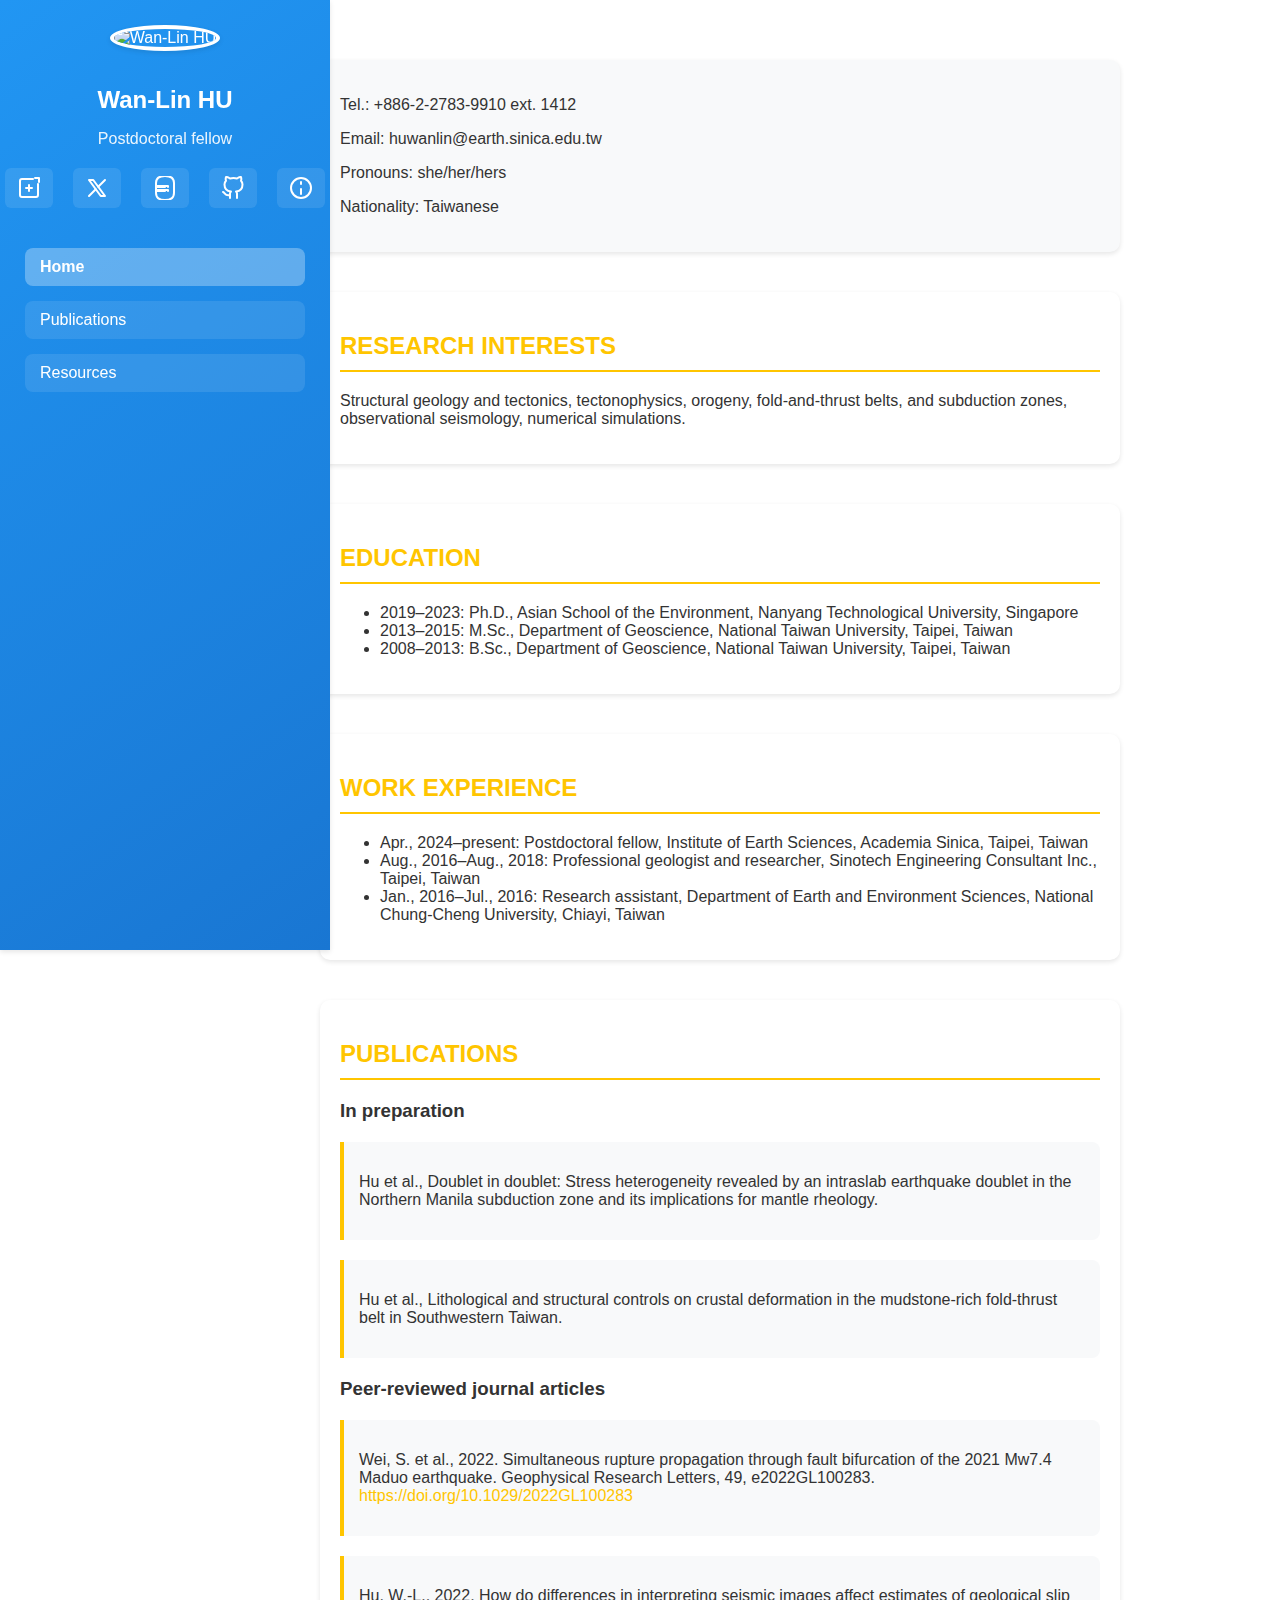
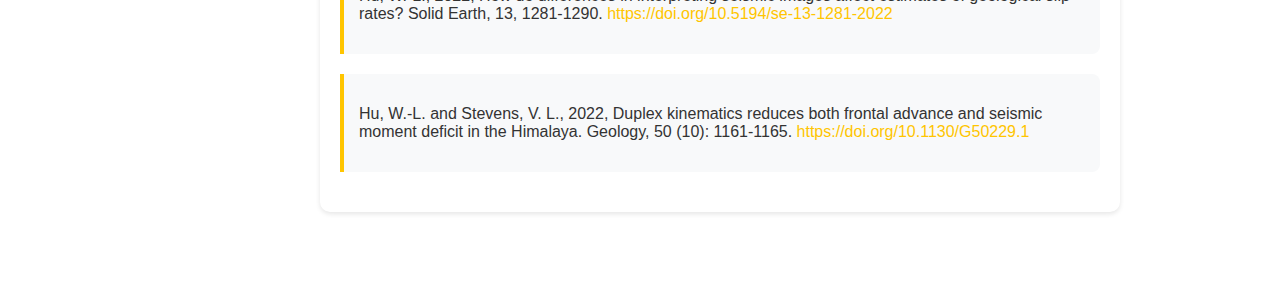
==== commit 46cf451f: "Update index.html" ====
--- a/index.html
+++ b/index.html
@@ -53,10 +53,10 @@
         <nav>
             <ul class="nav-links">
                 <li><a href="index.html" class="active">Home</a></li>
-                <li><a href="research.html">Research</a></li>
+                <!-- <li><a href="research.html">Research</a></li> -->
                 <li><a href="publications.html">Publications</a></li>
                 <li><a href="https://hackmd.io/@HuWanLin">Resources</a></li>
-                <li><a href="contact.html">Contact</a></li>
+                <!-- <li><a href="contact.html">Contact</a></li> -->
             </ul>
         </nav>
     </div>
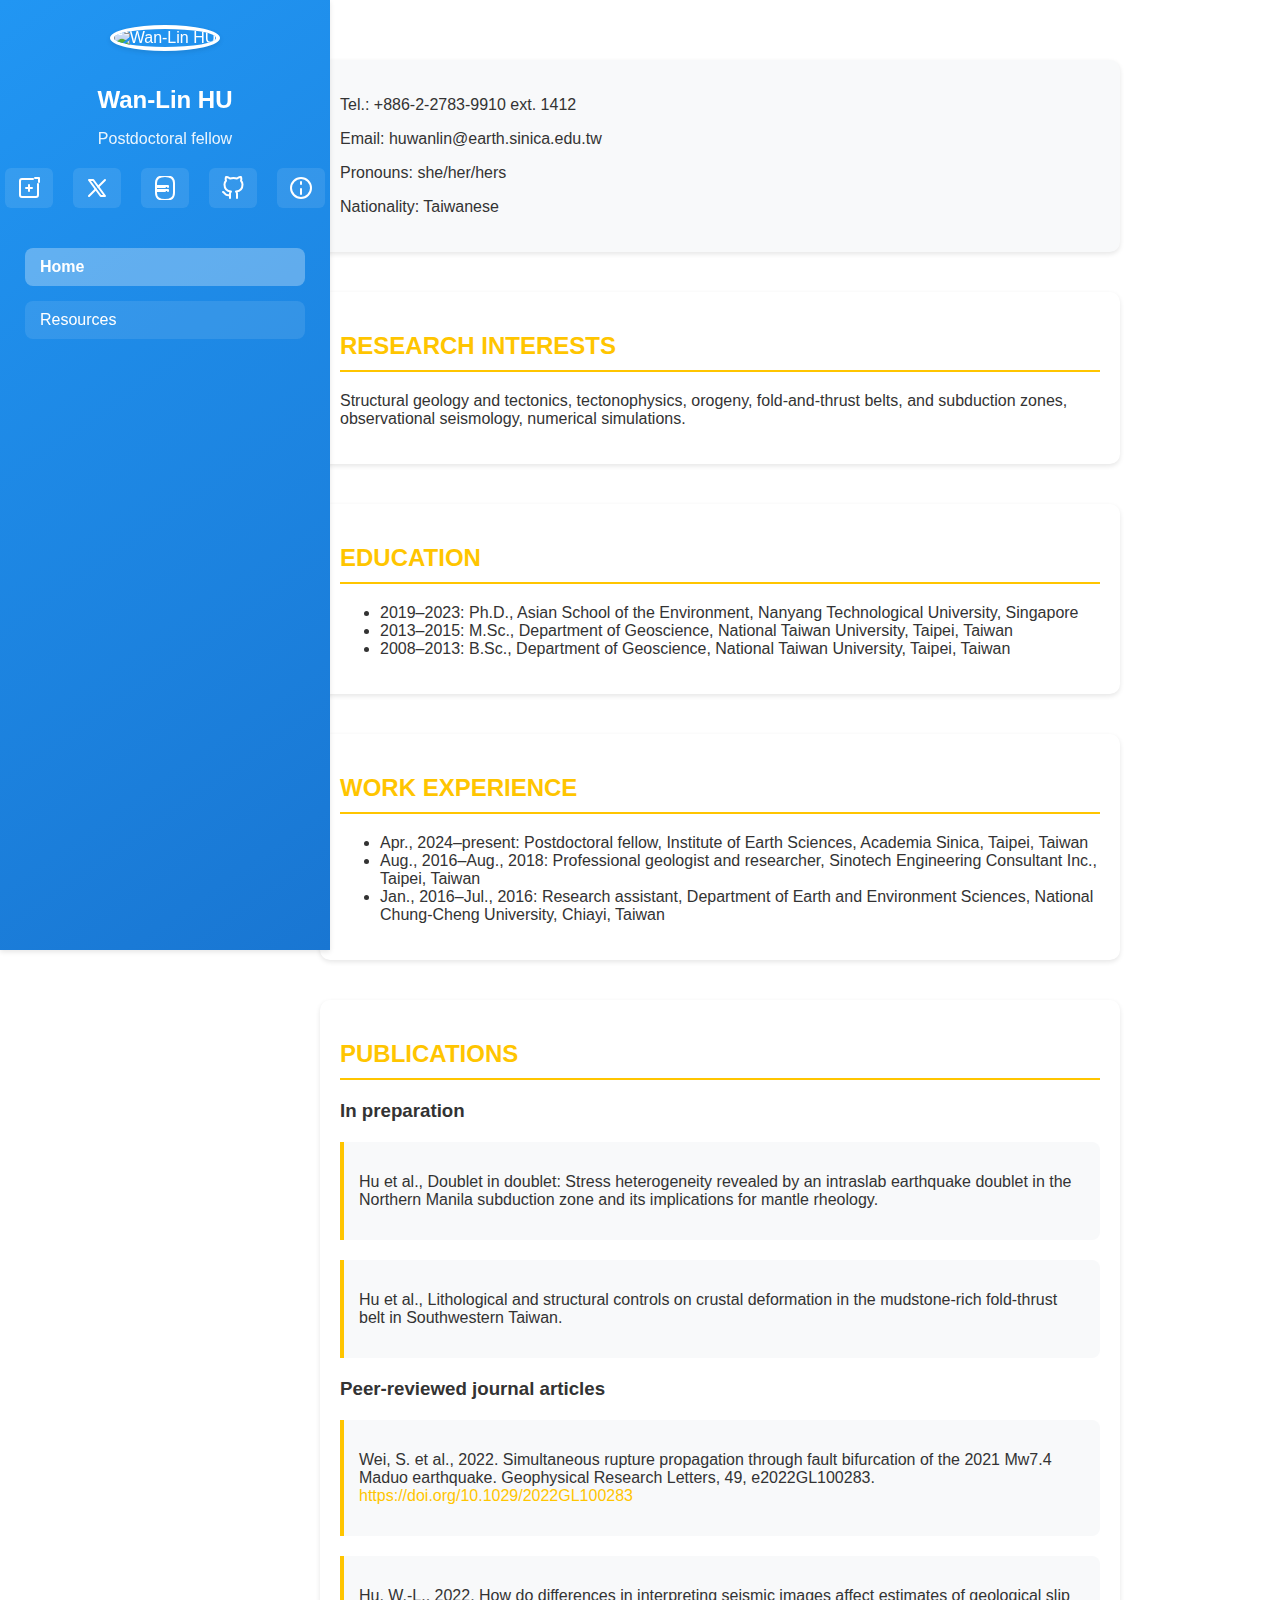
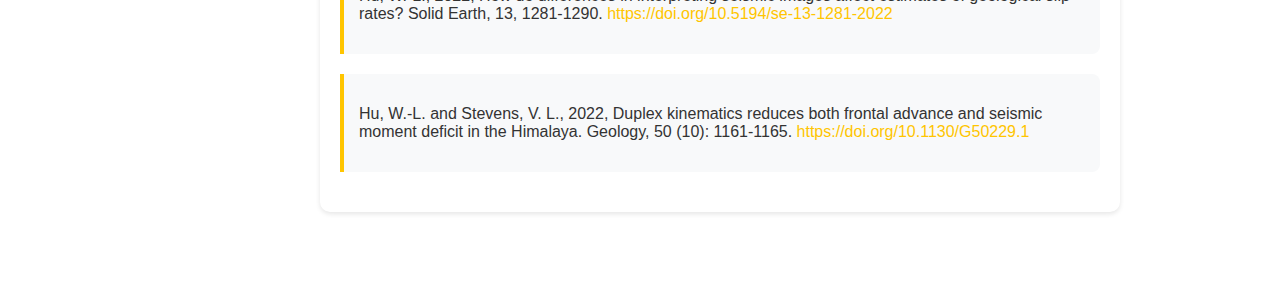
==== commit 7d84c163: "Update index.html" ====
--- a/index.html
+++ b/index.html
@@ -54,7 +54,7 @@
             <ul class="nav-links">
                 <li><a href="index.html" class="active">Home</a></li>
                 <!-- <li><a href="research.html">Research</a></li> -->
-                <li><a href="publications.html">Publications</a></li>
+                <!-- <li><a href="publications.html">Publications</a></li> -->
                 <li><a href="https://hackmd.io/@HuWanLin">Resources</a></li>
                 <!-- <li><a href="contact.html">Contact</a></li> -->
             </ul>
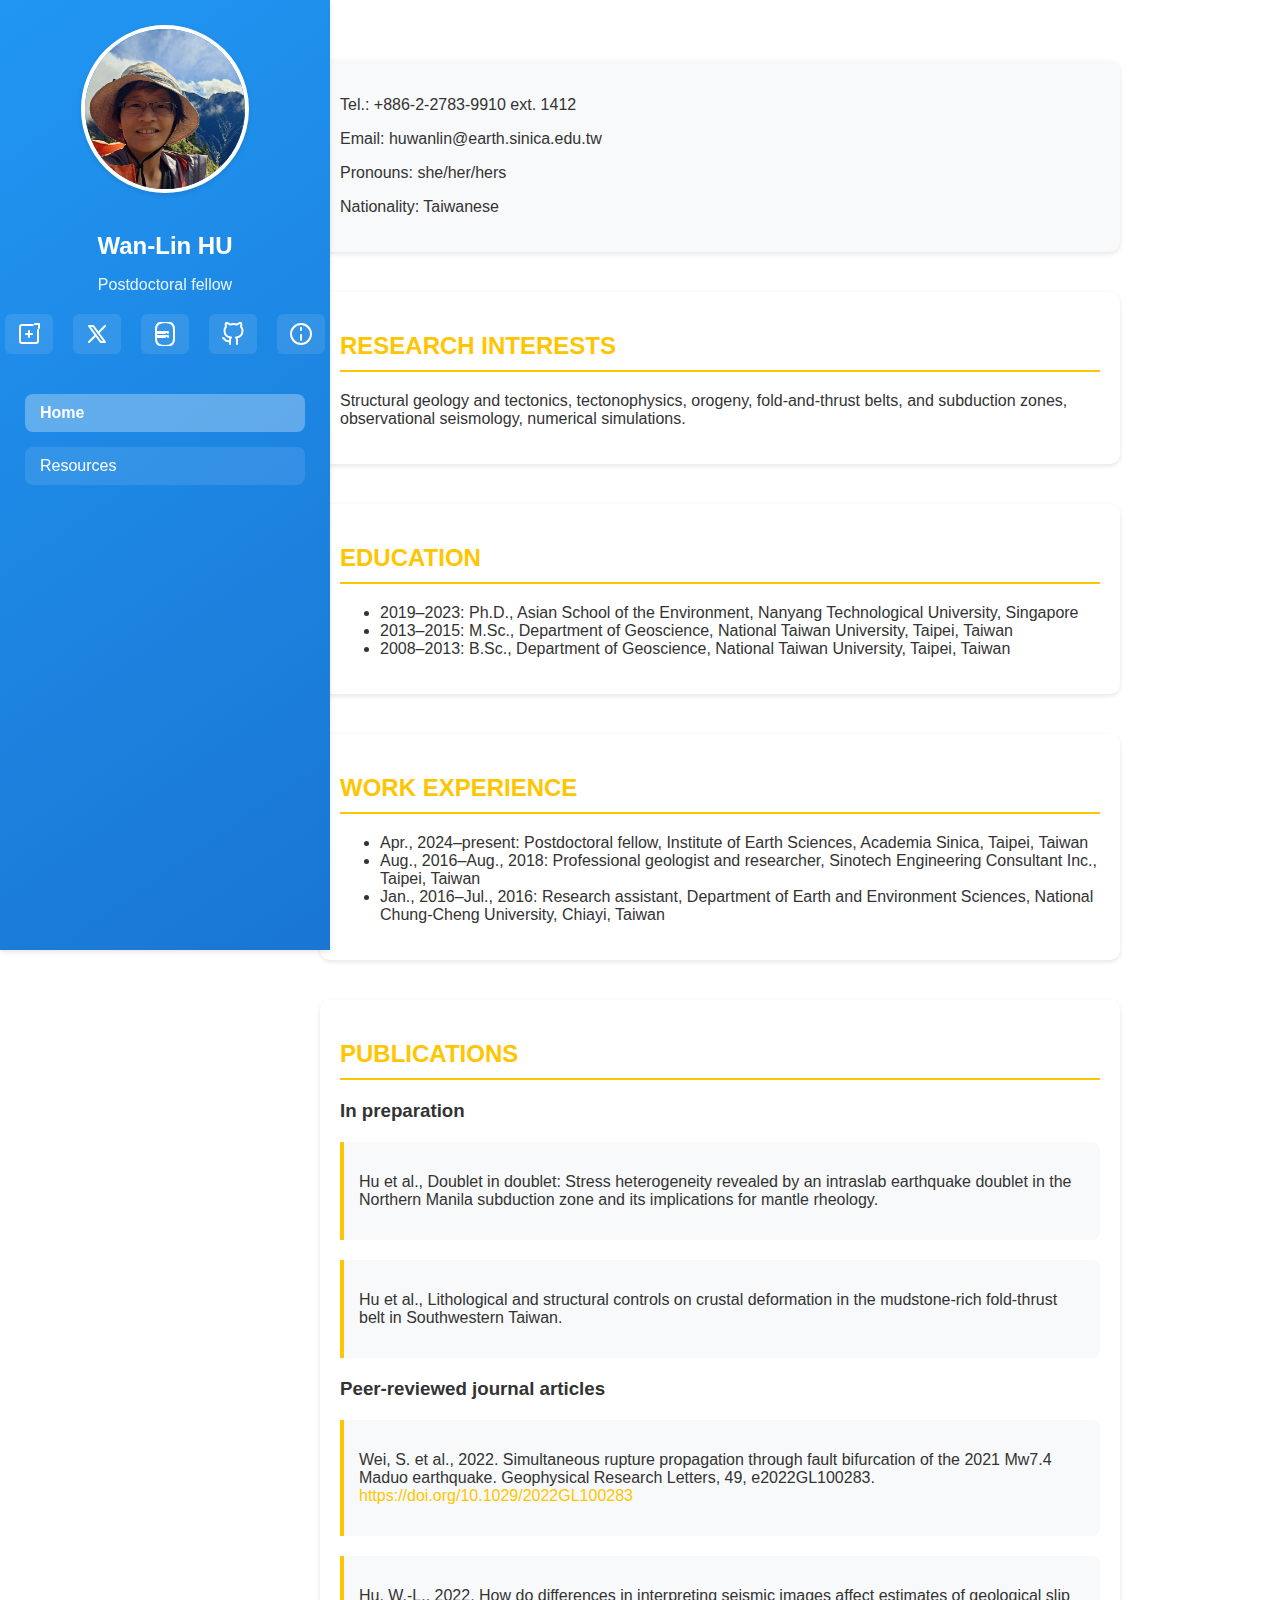
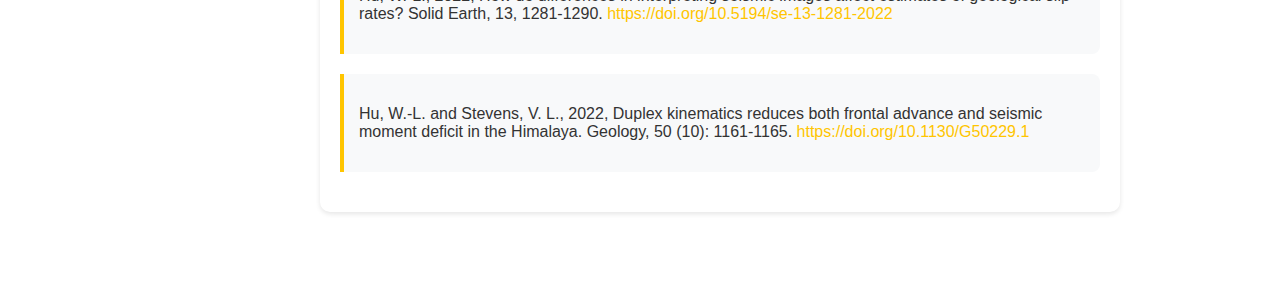
==== commit 1b2261b0: "Update index.html" ====
--- a/index.html
+++ b/index.html
@@ -9,7 +9,7 @@
 <body>
     <div class="sidebar">
         <div class="profile-section">
-            <img src="/api/placeholder/150/150" alt="Wan-Lin HU">
+            <img src="wlhu-1712798460cWkMO.jpeg" alt="Wan-Lin HU">
             <h2>Wan-Lin HU</h2>
             <p>Postdoctoral fellow</p>
             <div class="social-links">
